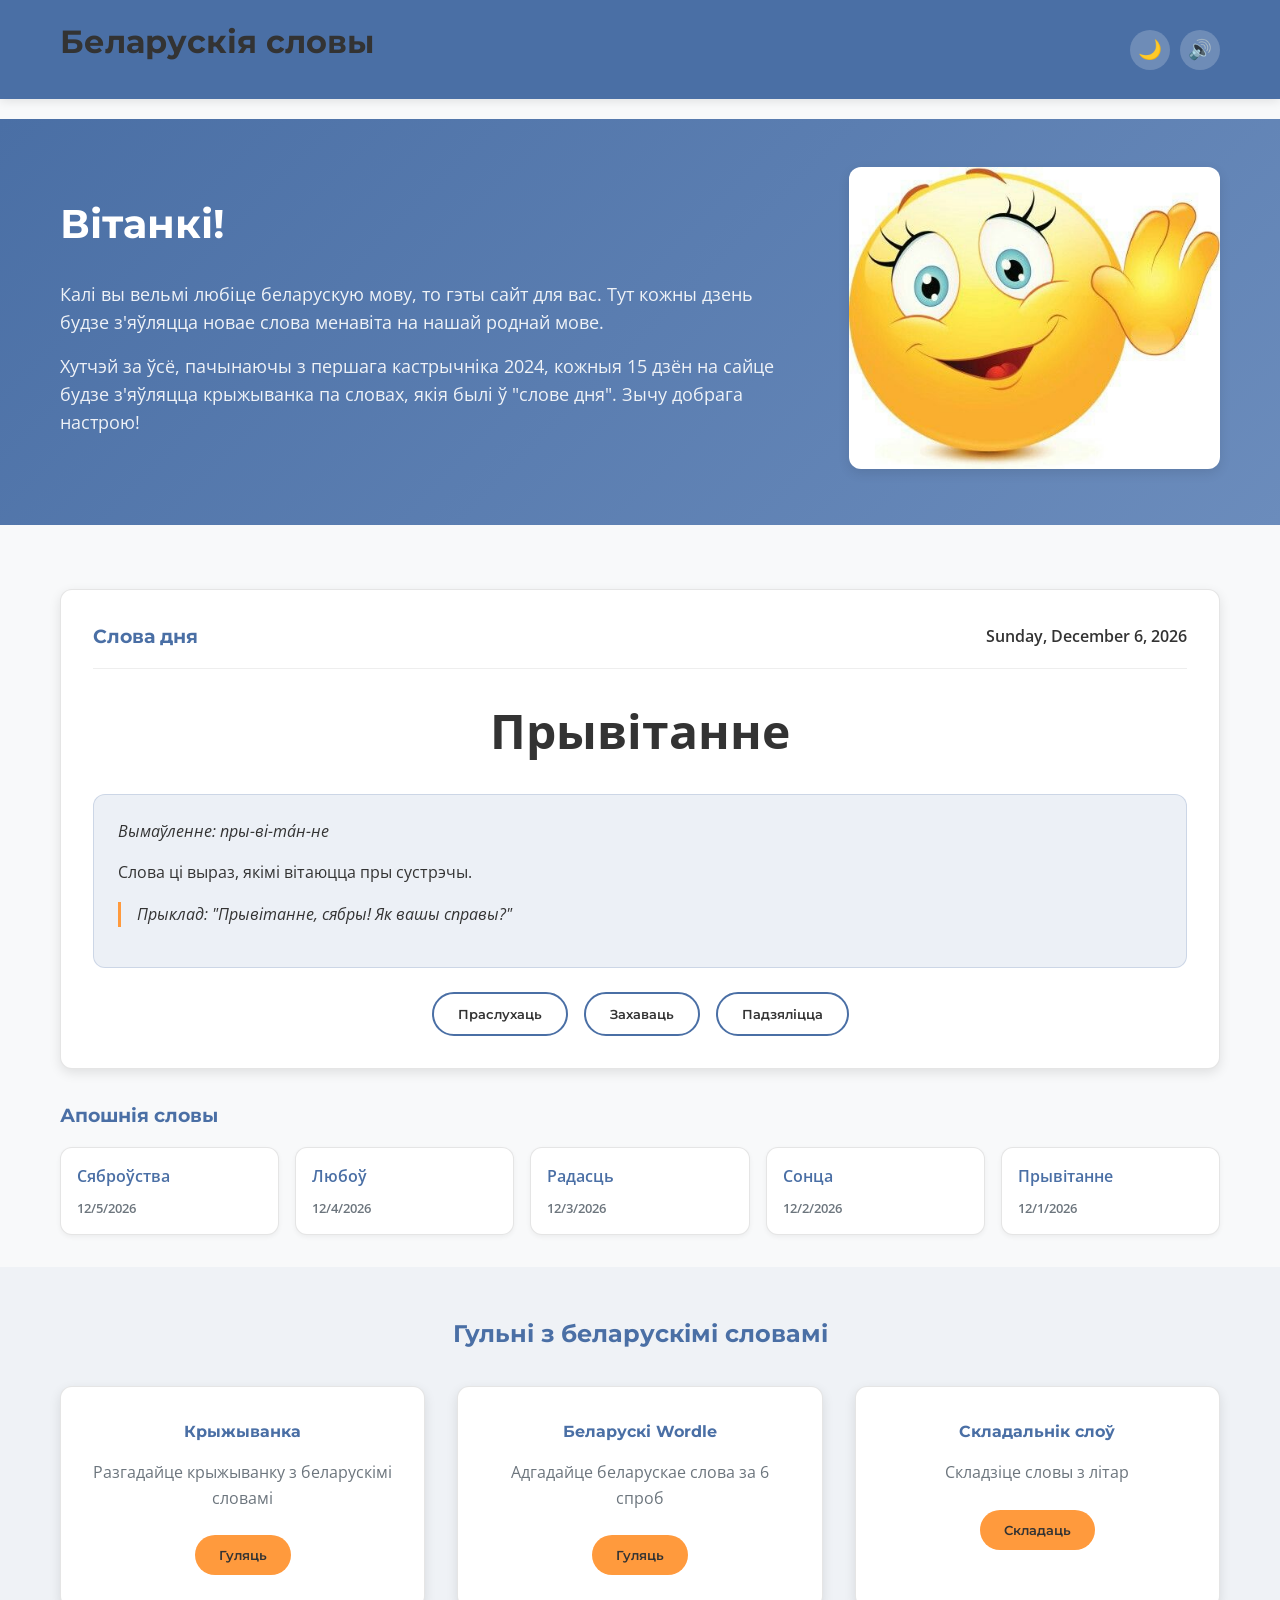
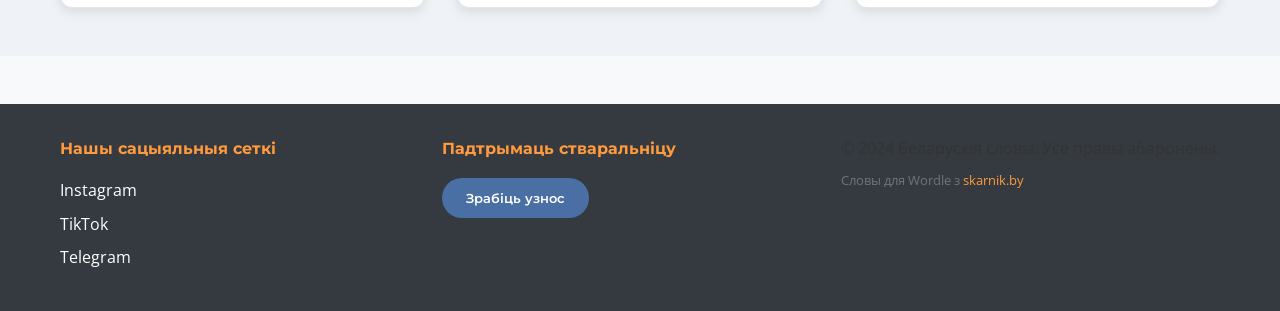
==== main.html @ a52dd31b "first commit" ====
<!DOCTYPE html>
<html lang="be">
<head>
    <meta charset="utf-8">
    <meta name="viewport" content="width=device-width, initial-scale=1">
    <link rel="stylesheet" href="css/style.css">
    <link rel="preconnect" href="https://fonts.googleapis.com">
    <link rel="preconnect" href="https://fonts.gstatic.com" crossorigin>
    <link href="https://fonts.googleapis.com/css2?family=Montserrat:wght@400;600;700&family=Open+Sans:wght@400;600&display=swap" rel="stylesheet">
    <title>Беларускія словы</title>
</head>
<body>
    <header>
        <div class="header-content">
            <h1>Беларускія словы</h1>
            <div class="header-controls">
                <button id="theme-toggle" class="theme-toggle" aria-label="Пераключыць тэму">
                    <span class="theme-icon">🌙</span>
                </button>
                <button id="sound-toggle" class="sound-toggle" aria-label="Пераключыць гук">
                    <span class="sound-icon">🔊</span>
                </button>
            </div>
        </div>
    </header>

    <main class="content">
        <section class="hero">
            <div class="hero-content">
                <div class="hero-text">
                    <h2>Вітанкі!</h2>
                    <p>Калі вы вельмі любіце беларускую мову, то гэты сайт для вас. Тут кожны дзень будзе з'яўляцца новае слова менавіта на нашай роднай мове.</p>
                    <p>Хутчэй за ўсё, пачынаючы з першага кастрычніка 2024, кожныя 15 дзён на сайце будзе з'яўляцца крыжыванка па словах, якія былі ў "слове дня". Зычу добрага настрою!</p>
                </div>
                <div class="hero-image">
                    <img src="image/vitanki.jpg" alt="Беларускія вітанкі">
                </div>
            </div>
        </section>

        <section class="daily-word-section">
            <div class="container">
                <div class="word-card">
                    <div class="word-header">
                        <h3>Слова дня</h3>
                        <span class="date" id="current-date"></span>
                    </div>
                    <div class="word-content">
                        <div class="word-display" id="daily-word"></div>
                        <div class="word-details" id="word-details">
                            <div class="pronunciation" id="word-pronunciation"></div>
                            <div class="definition" id="word-definition"></div>
                            <div class="example" id="word-example"></div>
                        </div>
                    </div>
                    <div class="word-actions">
                        <button id="speak-word" class="btn-secondary">Праслухаць</button>
                        <button id="save-word" class="btn-secondary">Захаваць</button>
                        <button id="share-word" class="btn-secondary">Падзяліцца</button>
                    </div>
                </div>

                <div class="previous-words">
                    <h3>Апошнія словы</h3>
                    <div class="words-list" id="previous-words-list"></div>
                </div>
            </div>
        </section>

        <section class="games-section">
            <div class="container">
                <h2>Гульні з беларускімі словамі</h2>
                <div class="games-grid">
                    <div class="game-card">
                        <h4>Крыжыванка</h4>
                        <p>Разгадайце крыжыванку з беларускімі словамі</p>
                        <button class="btn-primary" id="crossword-btn">Гуляць</button>
                    </div>
                    <div class="game-card">
                        <h4>Беларускі Wordle</h4>
                        <p>Адгадайце беларускае слова за 6 спроб</p>
                        <button class="btn-primary" id="wordle-btn">Гуляць</button>
                    </div>
                    <div class="game-card">
                        <h4>Складальнік слоў</h4>
                        <p>Складзіце словы з літар</p>
                        <button class="btn-primary" id="word-builder-btn">Складаць</button>
                    </div>
                </div>
            </div>
        </section>
    </main>

    <footer>
        <div class="footer-content">
            <div class="footer-section">
                <h4>Нашы сацыяльныя сеткі</h4>
                <ul class="social-links">
                    <li><a href="#" aria-label="Instagram">Instagram</a></li>
                    <li><a href="#" aria-label="TikTok">TikTok</a></li>
                    <li><a href="#" aria-label="Telegram">Telegram</a></li>
                </ul>
            </div>
            <div class="footer-section">
                <h4>Падтрымаць стваральніцу</h4>
                <button class="btn-donate" id="donate-btn">Зрабіць узнос</button>
            </div>
            <div class="footer-section">
                <p>&copy; 2024 Беларускія словы. Усе правы абаронены.</p>
                <p class="api-credit">Словы для Wordle з <a href="https://www.skarnik.by" target="_blank">skarnik.by</a></p>
            </div>
        </div>
    </footer>

    <!-- Modals -->
    <div id="donate-modal" class="modal">
        <div class="modal-content">
            <span class="close">&times;</span>
            <h3>Падтрымаць праект</h3>
            <p>Калі вам падабаецца гэты праект, вы можаце падтрымаць яго развіццё.</p>
            <div class="donate-options">
                <button class="donate-option">5 BYN</button>
                <button class="donate-option">10 BYN</button>
                <button class="donate-option">20 BYN</button>
                <button class="donate-option">Іншая сума</button>
            </div>
        </div>
    </div>

    <!-- Wordle Modal -->
    <div id="wordle-modal" class="modal">
        <div class="modal-content wordle-modal">
            <span class="close wordle-close">&times;</span>
            <div class="wordle-header">
                <h3>Беларускі Wordle</h3>
                <div class="wordle-stats">
                    <span>Спробы: <span id="attempts-count">0/6</span></span>
                    <span class="wordle-loading" id="wordle-loading">Загрузка слоўніка...</span>
                </div>
            </div>
            
            <div class="wordle-game">
                <div class="wordle-grid" id="wordle-grid">
                    <!-- Grid will be generated by JavaScript -->
                </div>
                
                <div class="wordle-message" id="wordle-message"></div>
                <div class="wordle-target" id="wordle-target"></div>
                
                <div class="wordle-keyboard" id="wordle-keyboard">
                    <!-- Keyboard will be generated by JavaScript -->
                </div>
                
                <div class="wordle-controls">
                    <button id="wordle-submit" class="btn-primary">Праверыць</button>
                    <button id="wordle-reset" class="btn-secondary">Новая гульня</button>
                    <button id="wordle-hint" class="btn-secondary">Падказка</button>
                </div>
            </div>
            
            <div class="wordle-instructions">
                <h4>Як гуляць:</h4>
                <p>Адгадайце беларускае слова з 5 літар. Колеры паказваюць:</p>
                <div class="color-examples">
                    <div class="color-example">
                        <div class="color-box correct"></div>
                        <span>Літара на правільным месцы</span>
                    </div>
                    <div class="color-example">
                        <div class="color-box present"></div>
                        <span>Літара ёсць у слове, але не на гэтым месцы</span>
                    </div>
                    <div class="color-example">
                        <div class="color-box absent"></div>
                        <span>Літары няма ў слове</span>
                    </div>
                </div>
                <p class="api-info">Словы для гульні загружаюцца з <a href="https://www.skarnik.by" target="_blank">skarnik.by</a></p>
            </div>
        </div>
    </div>

    <script src="js/script.js"></script>
</body>
</html>
---- css/style.css ----
:root {
    --primary-color: #4a6fa5;
    --secondary-color: #6b8cbc;
    --accent-color: #ff9a3d;
    --light-color: #f8f9fa;
    --dark-color: #343a40;
    --text-color: #333;
    --text-light: #6c757d;
    --border-radius: 12px;
    --box-shadow: 0 4px 12px rgba(0, 0, 0, 0.1);
    --transition: all 0.3s ease;
    
    /* Wordle colors */
    --wordle-correct: #6aaa64;
    --wordle-present: #c9b458;
    --wordle-absent: #787c7e;
    --wordle-border: #d3d6da;
}

[data-theme="dark"] {
    --primary-color: #6b8cbc;
    --secondary-color: #8ba6d1;
    --accent-color: #ffaa5d;
    --light-color: #121212;
    --dark-color: #1e1e1e;
    --text-color: #e0e0e0;
    --text-light: #a0a0a0;
    --box-shadow: 0 4px 12px rgba(0, 0, 0, 0.5);
    --card-bg: #2d2d2d;
    --header-bg: #1a1a1a;
    --footer-bg: #1a1a1a;
    
    /* Wordle colors for dark theme */
    --wordle-border: #565758;
}

* {
    margin: 0;
    padding: 0;
    box-sizing: border-box;
}

body {
    font-family: 'Open Sans', sans-serif;
    background-color: var(--light-color);
    color: var(--text-color);
    line-height: 1.6;
    transition: var(--transition);
    cursor: default;
}

h1, h2, h3, h4 {
    font-family: 'Montserrat', sans-serif;
    font-weight: 700;
    margin-bottom: 1rem;
    color: var(--text-color);
}

.container {
    max-width: 1200px;
    margin: 0 auto;
    padding: 0 20px;
}

/* Header */
header {
    background-color: var(--primary-color);
    color: white;
    padding: 1rem 0;
    position: sticky;
    top: 0;
    z-index: 100;
    box-shadow: 0 2px 10px rgba(0, 0, 0, 0.1);
}

[data-theme="dark"] header {
    background-color: var(--header-bg);
    border-bottom: 1px solid #444;
}

.header-content {
    display: flex;
    justify-content: space-between;
    align-items: center;
    max-width: 1200px;
    margin: 0 auto;
    padding: 0 20px;
}

.header-controls {
    display: flex;
    gap: 10px;
}

.theme-toggle, .sound-toggle {
    background: rgba(255, 255, 255, 0.2);
    border: none;
    border-radius: 50%;
    width: 40px;
    height: 40px;
    display: flex;
    align-items: center;
    justify-content: center;
    cursor: pointer;
    transition: var(--transition);
    font-size: 1.2rem;
}

.theme-toggle:hover, .sound-toggle:hover {
    background: rgba(255, 255, 255, 0.3);
    transform: scale(1.05);
}

[data-theme="dark"] .theme-toggle,
[data-theme="dark"] .sound-toggle {
    background: rgba(255, 255, 255, 0.1);
}

/* Main Content */
.content {
    padding-top: 20px;
    background-color: var(--light-color);
    min-height: calc(100vh - 140px);
}

/* Hero Section */
.hero {
    padding: 3rem 0;
    background: linear-gradient(135deg, var(--primary-color) 0%, var(--secondary-color) 100%);
    color: white;
    margin-bottom: 2rem;
}

[data-theme="dark"] .hero {
    background: linear-gradient(135deg, var(--header-bg) 0%, var(--primary-color) 100%);
}

.hero-content {
    max-width: 1200px;
    margin: 0 auto;
    padding: 0 20px;
    display: flex;
    align-items: center;
    gap: 3rem;
}

.hero-text {
    flex: 2;
}

.hero-text h2 {
    font-size: 2.5rem;
    margin-bottom: 1.5rem;
    color: white;
}

.hero-text p {
    font-size: 1.1rem;
    margin-bottom: 1rem;
    color: rgba(255, 255, 255, 0.9);
}

.hero-image {
    flex: 1;
    text-align: center;
}

.hero-image img {
    max-width: 100%;
    border-radius: var(--border-radius);
    box-shadow: var(--box-shadow);
}

/* Daily Word Section */
.daily-word-section {
    padding: 2rem 0;
    background-color: var(--light-color);
}

.word-card {
    background-color: var(--card-bg, white);
    border-radius: var(--border-radius);
    box-shadow: var(--box-shadow);
    padding: 2rem;
    margin-bottom: 2rem;
    transition: var(--transition);
    border: 1px solid rgba(0, 0, 0, 0.1);
}

[data-theme="dark"] .word-card {
    background-color: var(--card-bg);
    border-color: #444;
}

.word-header {
    display: flex;
    justify-content: space-between;
    align-items: center;
    margin-bottom: 1.5rem;
    padding-bottom: 1rem;
    border-bottom: 1px solid #eee;
}

[data-theme="dark"] .word-header {
    border-bottom-color: #444;
}

.word-header h3 {
    margin-bottom: 0;
    color: var(--primary-color);
}

.date {
    color: var(--text-light);
    font-weight: 600;
}

.word-content {
    margin-bottom: 1.5rem;
}

.word-display {
    font-size: 3rem;
    font-weight: 700;
    text-align: center;
    margin-bottom: 1.5rem;
    color: var(--primary-color);
    text-transform: capitalize;
}

.word-details {
    background-color: rgba(74, 111, 165, 0.1);
    border-radius: var(--border-radius);
    padding: 1.5rem;
    border: 1px solid rgba(74, 111, 165, 0.2);
}

[data-theme="dark"] .word-details {
    background-color: rgba(255, 255, 255, 0.05);
    border-color: #444;
}

.pronunciation, .definition, .example {
    margin-bottom: 1rem;
    color: var(--text-color);
}

.pronunciation {
    font-style: italic;
    color: var(--text-light);
}

.definition {
    line-height: 1.6;
}

.example {
    font-style: italic;
    border-left: 3px solid var(--accent-color);
    padding-left: 1rem;
    color: var(--text-color);
}

.word-actions {
    display: flex;
    gap: 1rem;
    justify-content: center;
}

/* Previous Words */
.previous-words h3 {
    color: var(--primary-color);
    margin-bottom: 1rem;
}

.words-list {
    display: grid;
    grid-template-columns: repeat(auto-fill, minmax(200px, 1fr));
    gap: 1rem;
}

.word-item {
    background-color: var(--card-bg, white);
    border-radius: var(--border-radius);
    padding: 1rem;
    box-shadow: 0 2px 5px rgba(0, 0, 0, 0.05);
    transition: var(--transition);
    cursor: pointer;
    border: 1px solid rgba(0, 0, 0, 0.1);
}

[data-theme="dark"] .word-item {
    background-color: var(--card-bg);
    border-color: #444;
}

.word-item:hover {
    transform: translateY(-5px);
    box-shadow: 0 5px 15px rgba(0, 0, 0, 0.1);
}

.word-item .word {
    font-weight: 600;
    color: var(--primary-color);
    margin-bottom: 0.5rem;
}

.word-item .date {
    font-size: 0.8rem;
    color: var(--text-light);
}

/* Games Section */
.games-section {
    padding: 3rem 0;
    background-color: rgba(74, 111, 165, 0.05);
}

[data-theme="dark"] .games-section {
    background-color: rgba(255, 255, 255, 0.02);
}

.games-section h2 {
    text-align: center;
    margin-bottom: 2rem;
    color: var(--primary-color);
}

.games-grid {
    display: grid;
    grid-template-columns: repeat(auto-fit, minmax(300px, 1fr));
    gap: 2rem;
}

.game-card {
    background-color: var(--card-bg, white);
    border-radius: var(--border-radius);
    padding: 2rem;
    box-shadow: var(--box-shadow);
    text-align: center;
    transition: var(--transition);
    border: 1px solid rgba(0, 0, 0, 0.1);
}

[data-theme="dark"] .game-card {
    background-color: var(--card-bg);
    border-color: #444;
}

.game-card:hover {
    transform: translateY(-10px);
    box-shadow: 0 10px 25px rgba(0, 0, 0, 0.15);
}

.game-card h4 {
    color: var(--primary-color);
    margin-bottom: 1rem;
}

.game-card p {
    margin-bottom: 1.5rem;
    color: var(--text-light);
}

/* Buttons */
.btn-primary, .btn-secondary, .btn-donate {
    padding: 0.75rem 1.5rem;
    border: none;
    border-radius: 50px;
    font-weight: 600;
    cursor: pointer;
    transition: var(--transition);
    font-family: 'Montserrat', sans-serif;
}

.btn-primary {
    background-color: var(--accent-color);
    color: white;
}

.btn-primary:hover {
    background-color: #e88a2d;
    transform: translateY(-2px);
}

.btn-secondary {
    background-color: transparent;
    color: var(--primary-color);
    border: 2px solid var(--primary-color);
}

.btn-secondary:hover {
    background-color: var(--primary-color);
    color: white;
    transform: translateY(-2px);
}

.btn-donate {
    background-color: var(--primary-color);
    color: white;
}

.btn-donate:hover {
    background-color: var(--secondary-color);
    transform: translateY(-2px);
}

[data-theme="dark"] .btn-secondary {
    color: var(--secondary-color);
    border-color: var(--secondary-color);
}

[data-theme="dark"] .btn-secondary:hover {
    background-color: var(--secondary-color);
    color: var(--dark-color);
}

/* Footer */
footer {
    background-color: var(--footer-bg, var(--dark-color));
    color: white;
    padding: 2rem 0;
    margin-top: 3rem;
}

[data-theme="dark"] footer {
    background-color: var(--footer-bg);
}

.footer-content {
    max-width: 1200px;
    margin: 0 auto;
    padding: 0 20px;
    display: flex;
    justify-content: space-between;
    flex-wrap: wrap;
    gap: 2rem;
}

.footer-section h4 {
    margin-bottom: 1rem;
    color: var(--accent-color);
}

.social-links {
    list-style: none;
}

.social-links li {
    margin-bottom: 0.5rem;
}

.social-links a {
    color: white;
    text-decoration: none;
    transition: var(--transition);
}

.social-links a:hover {
    color: var(--accent-color);
}

/* Modal */
.modal {
    display: none;
    position: fixed;
    z-index: 1000;
    left: 0;
    top: 0;
    width: 100%;
    height: 100%;
    background-color: rgba(0, 0, 0, 0.5);
    backdrop-filter: blur(5px);
    overflow-y: auto;
}

.modal-content {
    background-color: var(--light-color);
    margin: 5% auto;
    padding: 2rem;
    border-radius: var(--border-radius);
    width: 90%;
    max-width: 500px;
    position: relative;
    box-shadow: 0 5px 25px rgba(0, 0, 0, 0.2);
    border: 1px solid rgba(0, 0, 0, 0.1);
}

[data-theme="dark"] .modal-content {
    background-color: var(--card-bg);
    border-color: #444;
}

.close {
    position: absolute;
    top: 1rem;
    right: 1.5rem;
    font-size: 1.5rem;
    cursor: pointer;
    color: var(--text-light);
}

.close:hover {
    color: var(--text-color);
}

.donate-options {
    display: grid;
    grid-template-columns: repeat(2, 1fr);
    gap: 1rem;
    margin-top: 1.5rem;
}

.donate-option {
    padding: 1rem;
    background-color: rgba(74, 111, 165, 0.1);
    border: 1px solid rgba(74, 111, 165, 0.2);
    border-radius: var(--border-radius);
    cursor: pointer;
    transition: var(--transition);
    font-weight: 600;
    color: var(--text-color);
}

[data-theme="dark"] .donate-option {
    background-color: rgba(255, 255, 255, 0.05);
    border-color: #444;
}

.donate-option:hover {
    background-color: var(--primary-color);
    color: white;
    border-color: var(--primary-color);
}

/* Wordle Modal Styles */
.wordle-modal {
    max-width: 500px;
    margin: 2% auto;
    max-height: 90vh;
    overflow-y: auto;
}

.wordle-header {
    display: flex;
    justify-content: space-between;
    align-items: center;
    margin-bottom: 1.5rem;
    padding-bottom: 1rem;
    border-bottom: 1px solid var(--wordle-border);
}

.wordle-stats {
    font-weight: 600;
    color: var(--primary-color);
}

.wordle-game {
    display: flex;
    flex-direction: column;
    gap: 1rem;
}

.wordle-grid {
    display: grid;
    grid-template-rows: repeat(6, 1fr);
    gap: 5px;
    aspect-ratio: 5/6;
    max-width: 350px;
    margin: 0 auto;
}

.wordle-row {
    display: grid;
    grid-template-columns: repeat(5, 1fr);
    gap: 5px;
}

.wordle-cell {
    border: 2px solid var(--wordle-border);
    border-radius: 4px;
    display: flex;
    align-items: center;
    justify-content: center;
    font-size: 1.5rem;
    font-weight: bold;
    text-transform: uppercase;
    aspect-ratio: 1;
    background-color: var(--light-color);
    transition: all 0.3s ease;
    font-family: 'Montserrat', sans-serif;
    color: var(--text-color);
}

[data-theme="dark"] .wordle-cell {
    background-color: var(--dark-color);
    color: var(--text-color);
}

.wordle-cell.filled {
    border-color: #878a8c;
    animation: pop 0.1s ease-in-out;
}

.wordle-cell.correct {
    background-color: var(--wordle-correct);
    border-color: var(--wordle-correct);
    color: white;
}

.wordle-cell.present {
    background-color: var(--wordle-present);
    border-color: var(--wordle-present);
    color: white;
}

.wordle-cell.absent {
    background-color: var(--wordle-absent);
    border-color: var(--wordle-absent);
    color: white;
}

.wordle-cell.hint {
    background-color: var(--accent-color);
    border-color: var(--accent-color);
    color: white;
}

@keyframes pop {
    0% { transform: scale(1); }
    50% { transform: scale(1.1); }
    100% { transform: scale(1); }
}

@keyframes shake {
    0%, 100% { transform: translateX(0); }
    25% { transform: translateX(-5px); }
    75% { transform: translateX(5px); }
}

.wordle-row.shake {
    animation: shake 0.5s ease-in-out;
}

@keyframes flip {
    0% { transform: rotateX(0); }
    50% { transform: rotateX(-90deg); }
    100% { transform: rotateX(0); }
}

.wordle-cell.flip {
    animation: flip 0.6s ease-in-out;
}

.wordle-keyboard {
    margin: 0.5rem 0;
}

.keyboard-row {
    display: flex;
    justify-content: center;
    gap: 4px;
    margin-bottom: 6px;
}

.keyboard-key {
    padding: 12px 8px;
    border: none;
    border-radius: 4px;
    background-color: var(--wordle-border);
    color: var(--text-color);
    font-weight: bold;
    cursor: pointer;
    transition: var(--transition);
    min-width: 30px;
    font-size: 0.9rem;
    text-transform: uppercase;
    font-family: 'Montserrat', sans-serif;
}

[data-theme="dark"] .keyboard-key {
    background-color: #565758;
    color: white;
}

.keyboard-key:hover {
    background-color: #b8b8b8;
}

[data-theme="dark"] .keyboard-key:hover {
    background-color: #6d6d6d;
}

.keyboard-key.correct {
    background-color: var(--wordle-correct);
    color: white;
}

.keyboard-key.present {
    background-color: var(--wordle-present);
    color: white;
}

.keyboard-key.absent {
    background-color: var(--wordle-absent);
    color: white;
}

.keyboard-key.wide {
    flex: 1.5;
    font-size: 0.8rem;
}

.wordle-controls {
    display: flex;
    gap: 10px;
    justify-content: center;
    margin: 0.5rem 0;
}

.wordle-controls button {
    padding: 8px 16px;
    font-size: 0.9rem;
}

.wordle-message {
    text-align: center;
    font-weight: 600;
    min-height: 24px;
    margin: 0.5rem 0;
    color: var(--primary-color);
    font-size: 1.1rem;
}

.wordle-message.success {
    color: var(--wordle-correct);
}

.wordle-message.error {
    color: #dc3545;
}

.wordle-target {
    text-align: center;
    font-size: 1.3rem;
    font-weight: bold;
    margin: 0.5rem 0;
    color: var(--accent-color);
    min-height: 40px;
    display: flex;
    align-items: center;
    justify-content: center;
    background-color: rgba(255, 154, 61, 0.1);
    border-radius: var(--border-radius);
    padding: 0.5rem;
    border: 2px solid var(--accent-color);
}

.wordle-instructions {
    margin-top: 1.5rem;
    padding-top: 1rem;
    border-top: 1px solid var(--wordle-border);
}

.wordle-instructions h4 {
    margin-bottom: 0.5rem;
    color: var(--primary-color);
}

.color-examples {
    display: flex;
    flex-direction: column;
    gap: 8px;
    margin-top: 0.5rem;
}

.color-example {
    display: flex;
    align-items: center;
    gap: 10px;
}

.color-box {
    width: 20px;
    height: 20px;
    border-radius: 4px;
    flex-shrink: 0;
}

.color-box.correct {
    background-color: var(--wordle-correct);
}

.color-box.present {
    background-color: var(--wordle-present);
}

.color-box.absent {
    background-color: var(--wordle-absent);
}

/* Responsive Design */
@media (max-width: 768px) {
    .hero-content {
        flex-direction: column;
        text-align: center;
    }
    
    .word-display {
        font-size: 2.5rem;
    }
    
    .word-actions {
        flex-direction: column;
    }
    
    .footer-content {
        flex-direction: column;
    }
    
    .games-grid {
        grid-template-columns: 1fr;
    }
    
    .donate-options {
        grid-template-columns: 1fr;
    }
    
    .wordle-modal {
        margin: 1% auto;
        max-height: 95vh;
    }
    
    .wordle-grid {
        max-width: 300px;
    }
}

/* Responsive adjustments for Wordle */
@media (max-width: 480px) {
    .wordle-modal {
        margin: 0 auto;
        width: 95%;
        padding: 1rem;
        max-height: 100vh;
        border-radius: 0;
    }
    
    .wordle-grid {
        max-width: 280px;
    }
    
    .wordle-cell {
        font-size: 1.2rem;
    }
    
    .keyboard-key {
        padding: 10px 6px;
        min-width: 25px;
        font-size: 0.8rem;
    }
    
    .wordle-controls {
        flex-direction: column;
    }
    
    .wordle-target {
        font-size: 1.1rem;
        min-height: 35px;
    }
}

/* Ensure all text elements inherit the theme colors */
p, span, div, li, a {
    color: var(--text-color);
}

/* Specific fix for text in cards and sections */
.word-card *,
.game-card *,
.previous-words *,
.daily-word-section * {
    color: inherit;
}

/* Добавь эти стили в конец файла */

.api-credit {
    font-size: 0.8rem;
    margin-top: 0.5rem;
    color: var(--text-light);
}

.api-credit a {
    color: var(--accent-color);
    text-decoration: none;
}

.api-credit a:hover {
    text-decoration: underline;
}

.wordle-loading {
    font-size: 0.9rem;
    color: var(--accent-color);
    font-style: italic;
}

.api-info {
    font-size: 0.8rem;
    margin-top: 1rem;
    color: var(--text-light);
}

.api-info a {
    color: var(--accent-color);
    text-decoration: none;
}

.api-info a:hover {
    text-decoration: underline;
}

.wordle-message.error {
    color: #dc3545;
}

.wordle-message.warning {
    color: #ffc107;
}
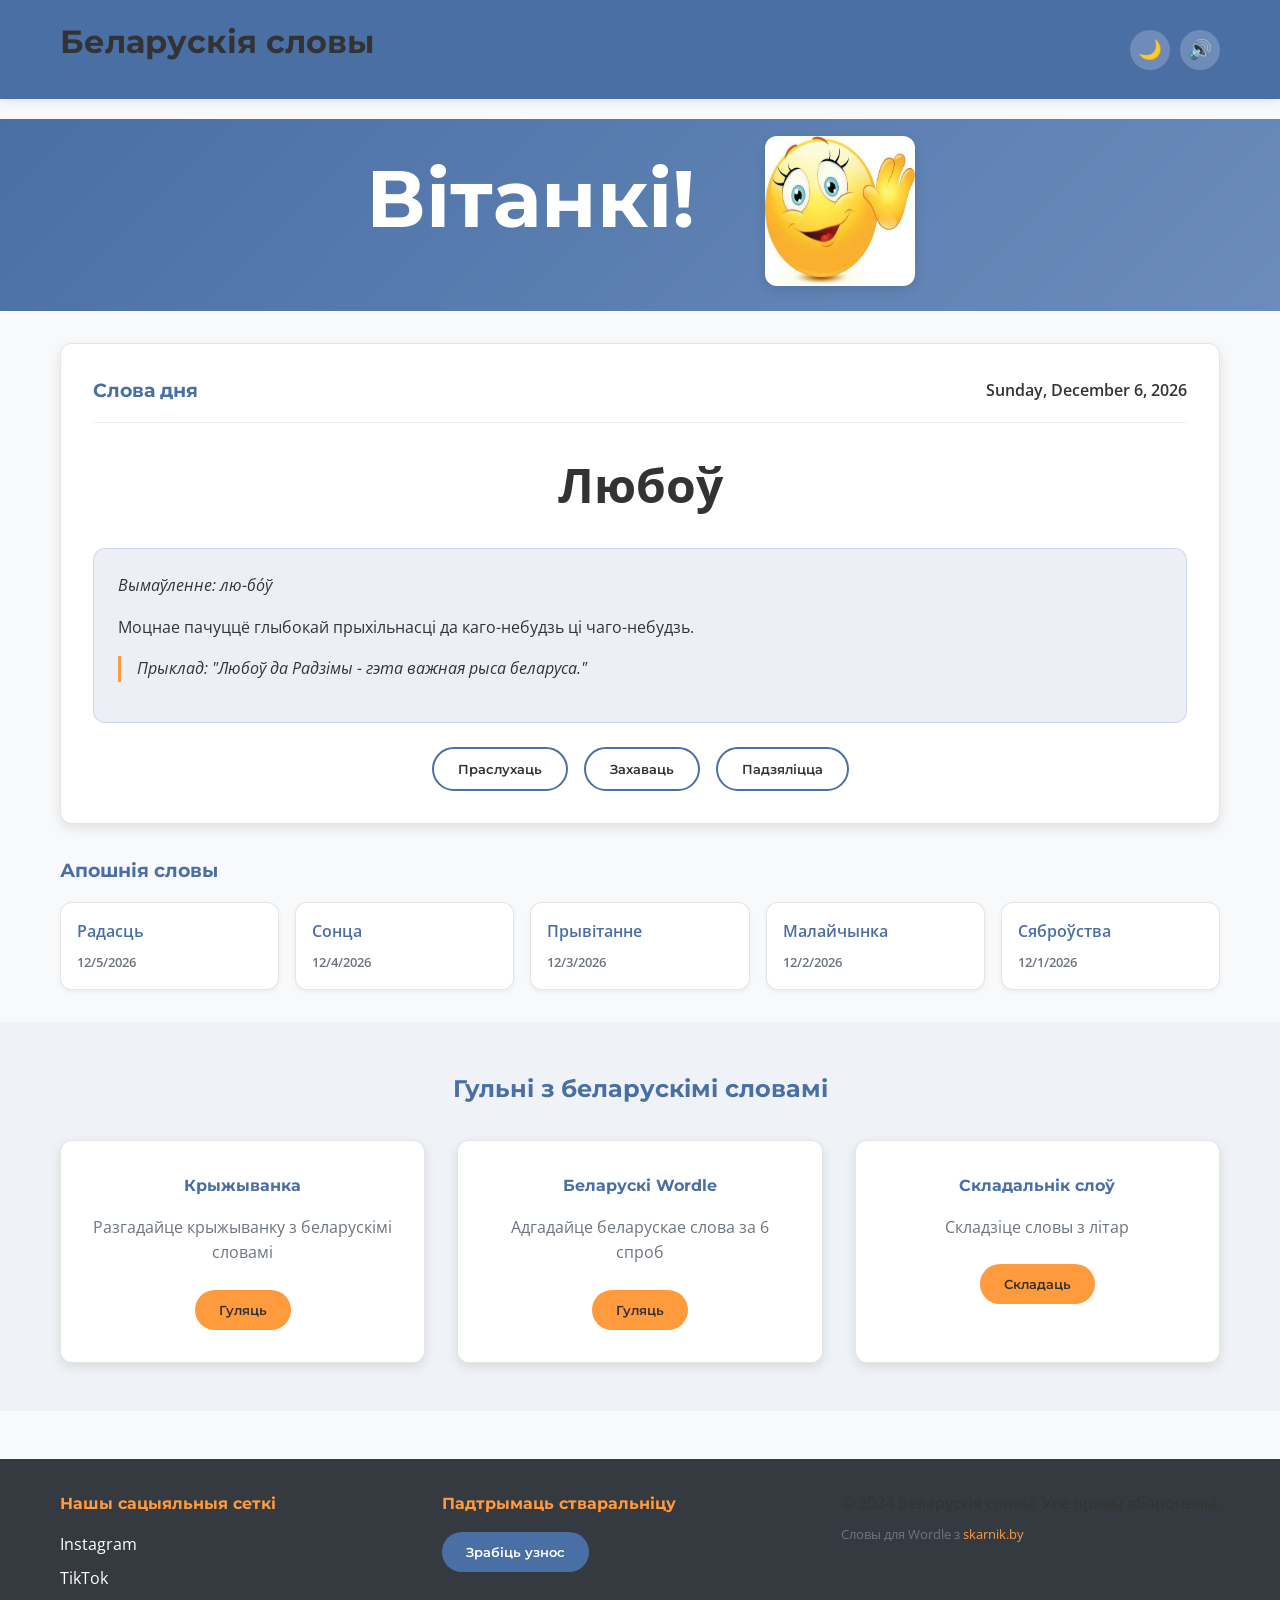
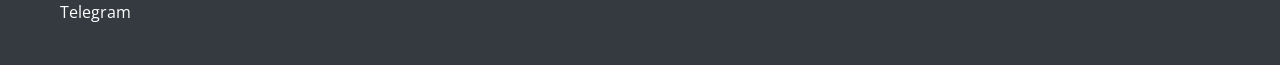
==== commit 0e78b709: "I fixed hints!!" ====
--- a/main.html
+++ b/main.html
@@ -4,6 +4,8 @@
     <meta charset="utf-8">
     <meta name="viewport" content="width=device-width, initial-scale=1">
     <link rel="stylesheet" href="css/style.css">
+    <link rel="stylesheet" href="css/games.css">
+    <link rel="stylesheet" href="css/utilities.css">
     <link rel="preconnect" href="https://fonts.googleapis.com">
     <link rel="preconnect" href="https://fonts.gstatic.com" crossorigin>
     <link href="https://fonts.googleapis.com/css2?family=Montserrat:wght@400;600;700&family=Open+Sans:wght@400;600&display=swap" rel="stylesheet">
@@ -29,8 +31,6 @@
             <div class="hero-content">
                 <div class="hero-text">
                     <h2>Вітанкі!</h2>
-                    <p>Калі вы вельмі любіце беларускую мову, то гэты сайт для вас. Тут кожны дзень будзе з'яўляцца новае слова менавіта на нашай роднай мове.</p>
-                    <p>Хутчэй за ўсё, пачынаючы з першага кастрычніка 2024, кожныя 15 дзён на сайце будзе з'яўляцца крыжыванка па словах, якія былі ў "слове дня". Зычу добрага настрою!</p>
                 </div>
                 <div class="hero-image">
                     <img src="image/vitanki.jpg" alt="Беларускія вітанкі">
@@ -112,7 +112,6 @@
         </div>
     </footer>
 
-    <!-- Modals -->
     <div id="donate-modal" class="modal">
         <div class="modal-content">
             <span class="close">&times;</span>
@@ -127,7 +126,6 @@
         </div>
     </div>
 
-    <!-- Wordle Modal -->
     <div id="wordle-modal" class="modal">
         <div class="modal-content wordle-modal">
             <span class="close wordle-close">&times;</span>
@@ -141,15 +139,13 @@
             
             <div class="wordle-game">
                 <div class="wordle-grid" id="wordle-grid">
-                    <!-- Grid will be generated by JavaScript -->
-                </div>
+                    </div>
                 
                 <div class="wordle-message" id="wordle-message"></div>
                 <div class="wordle-target" id="wordle-target"></div>
                 
                 <div class="wordle-keyboard" id="wordle-keyboard">
-                    <!-- Keyboard will be generated by JavaScript -->
-                </div>
+                    </div>
                 
                 <div class="wordle-controls">
                     <button id="wordle-submit" class="btn-primary">Праверыць</button>
@@ -180,6 +176,55 @@
         </div>
     </div>
 
-    <script src="js/script.js"></script>
+    <div id="word-builder-modal" class="modal">
+        <div class="modal-content wordle-modal">
+            <span class="close word-builder-close">&times;</span>
+            <div class="wordle-header">
+                <h3>Складальнік слоў</h3>
+                <div class="wordle-stats">
+                    <span id="builder-score">Слоў: 0</span>
+                    <span id="builder-loading" class="wordle-loading">Загрузка поўнага слоўніка...</span>
+                </div>
+            </div>
+            
+            <div class="wordle-game">
+                <div class="builder-source-word-container">
+                    <div id="builder-source-word" class="source-word-display">
+                        </div>
+                </div>
+
+                <div class="builder-input-container">
+                    <input type="text" id="builder-input" placeholder="Увядзіце слова" maxlength="10" autofocus autocomplete="off">
+                    <button id="builder-submit" class="btn-primary">Праверыць</button>
+                </div>
+
+                <div id="builder-message" class="wordle-message"></div>
+
+                <div class="builder-words-container">
+                    <h4>Знойдзеныя словы:</h4>
+                    <ul id="builder-found-words">
+                        </ul>
+                </div>
+                
+                <div class="wordle-controls">
+                    <button id="builder-new-game" class="btn-secondary">Новая гульня</button>
+                    <button id="builder-show-unfound" class="btn-secondary">Нязнойдзеныя словы</button>
+                </div>
+            </div>
+
+            <div class="wordle-instructions">
+                <h4>Як гуляць:</h4>
+                <p>З літар, прадстаўленых уверсе, складзіце як мага больш слоў (гэта могуць быць назоўнкі, дзеясловы, формы дзеяслову, прыкметнікі, прыслоўі). Усе літары неабавязковыя.</p>
+                <p class="api-info">Словы для гульні загружаюцца з <a href="https://www.skarnik.by" target="_blank">skarnik.by</a></p>
+            </div>
+        </div>
+    </div>
+
+    <script src="js/data.js"></script>
+    <script src="js/loader.js"></script>
+    <script src="js/wordle.js"></script>
+    <script src="js/wordbuilder.js"></script>
+    <script src="js/main.js"></script> 
 </body>
-</html>+</html>
+
--- a/css/style.css
+++ b/css/style.css
@@ -125,10 +125,9 @@
 
 /* Hero Section */
 .hero {
-    padding: 3rem 0;
+    padding: 1rem 0;
     background: linear-gradient(135deg, var(--primary-color) 0%, var(--secondary-color) 100%);
     color: white;
-    margin-bottom: 2rem;
 }
 
 [data-theme="dark"] .hero {
@@ -136,7 +135,7 @@
 }
 
 .hero-content {
-    max-width: 1200px;
+    max-width: 600px;
     margin: 0 auto;
     padding: 0 20px;
     display: flex;
@@ -149,15 +148,17 @@
 }
 
 .hero-text h2 {
-    font-size: 2.5rem;
-    margin-bottom: 1.5rem;
-    color: white;
+    font-size: 5rem;
+    margin-bottom: 2rem;
+    color: white;
+    text-align: center;
 }
 
 .hero-text p {
     font-size: 1.1rem;
     margin-bottom: 1rem;
     color: rgba(255, 255, 255, 0.9);
+    text-align: center;
 }
 
 .hero-image {
@@ -169,6 +170,9 @@
     max-width: 100%;
     border-radius: var(--border-radius);
     box-shadow: var(--box-shadow);
+    width: 150px; 
+    height: 150px;
+    margin-left: 10px;
 }
 
 /* Daily Word Section */
@@ -740,6 +744,10 @@
     color: #dc3545;
 }
 
+.wordle-message.warning {
+    color: #ffc107;
+}
+
 .wordle-target {
     text-align: center;
     font-size: 1.3rem;
@@ -747,7 +755,7 @@
     margin: 0.5rem 0;
     color: var(--accent-color);
     min-height: 40px;
-    display: flex;
+    display: none; /* Changed from flex to none */
     align-items: center;
     justify-content: center;
     background-color: rgba(255, 154, 61, 0.1);
@@ -883,7 +891,7 @@
     color: inherit;
 }
 
-/* Добавь эти стили в конец файла */
+/* Дополнительные стили, добавленные ранее */
 
 .api-credit {
     font-size: 0.8rem;
@@ -904,6 +912,7 @@
     font-size: 0.9rem;
     color: var(--accent-color);
     font-style: italic;
+    margin-left: 10px;
 }
 
 .api-info {
@@ -921,10 +930,95 @@
     text-decoration: underline;
 }
 
-.wordle-message.error {
-    color: #dc3545;
-}
-
-.wordle-message.warning {
-    color: #ffc107;
-}+
+/* --- Word Builder Styles --- */
+
+.builder-source-word-container {
+    text-align: center;
+    margin-bottom: 1.5rem;
+}
+
+.source-word-display {
+    display: flex;
+    justify-content: center;
+    flex-wrap: wrap; /* Added for responsiveness */
+    gap: 8px;
+    font-size: 2.2rem;
+    font-weight: 700;
+    color: var(--accent-color);
+    text-transform: uppercase;
+    padding: 1rem;
+    background-color: rgba(255, 154, 61, 0.1);
+    border-radius: var(--border-radius);
+    border: 2px dashed var(--accent-color);
+}
+
+.source-word-display span {
+    color: var(--accent-color);
+    display: inline-block;
+}
+
+.builder-input-container {
+    display: flex;
+    gap: 10px;
+    margin-bottom: 1rem;
+}
+
+#builder-input {
+    flex-grow: 1;
+    padding: 0.75rem;
+    border: 2px solid var(--wordle-border);
+    border-radius: var(--border-radius);
+    font-size: 1.1rem;
+    text-transform: lowercase;
+    background-color: var(--card-bg, white);
+    color: var(--text-color);
+    font-family: 'Montserrat', sans-serif;
+    transition: var(--transition);
+}
+
+#builder-input:focus {
+    outline: none;
+    border-color: var(--primary-color);
+}
+
+[data-theme="dark"] #builder-input {
+    border-color: #565758;
+}
+
+.builder-words-container {
+    margin-top: 1.5rem;
+    padding: 1rem;
+    background-color: rgba(74, 111, 165, 0.05);
+    border-radius: var(--border-radius);
+    max-height: 200px;
+    overflow-y: auto;
+}
+
+[data-theme="dark"] .builder-words-container {
+    background-color: rgba(255, 255, 255, 0.05);
+}
+
+.builder-words-container h4 {
+    color: var(--primary-color);
+    margin-bottom: 0.75rem;
+}
+
+#builder-found-words {
+    list-style-type: none;
+    display: flex;
+    flex-wrap: wrap;
+    gap: 10px;
+    padding: 0;
+}
+
+#builder-found-words li {
+    background-color: var(--primary-color);
+    color: white;
+    padding: 4px 10px;
+    border-radius: 4px;
+    font-size: 0.9rem;
+    font-weight: 600;
+    text-transform: lowercase;
+}
+
